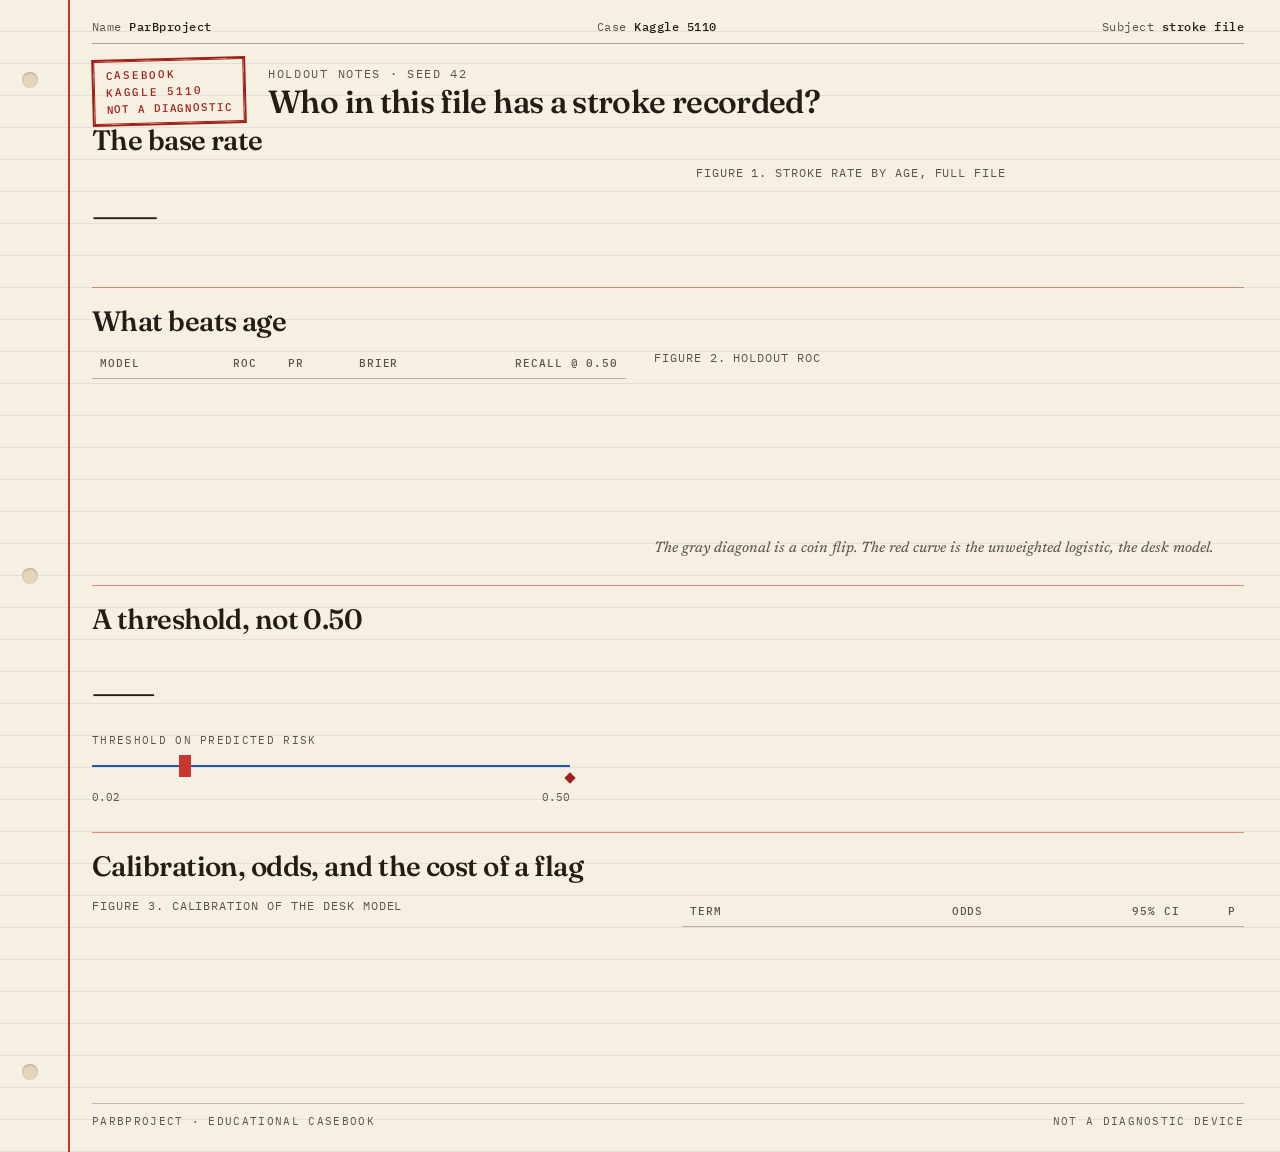
==== casebook/index.html @ 121a8aa3 "Publish the stroke casebook for a data analyst interview Replace the placeholder R report as the fro" ====
<!DOCTYPE html>
<html lang="en">
<head>
  <meta charset="utf-8">
  <meta name="viewport" content="width=device-width, initial-scale=1">
  <title>Stroke casebook · ParBproject</title>
  <meta name="description" content="Holdout casebook for the Kaggle stroke file. Not a diagnostic device.">
  <link rel="stylesheet" href="casebook.css">
  <script>
    (function () {
      var shot = new URLSearchParams(location.search).get("shot");
      if (shot === "open" || shot === "models" || shot === "point" || shot === "burden") {
        document.documentElement.dataset.shot = shot;
      }
    })();
  </script>
</head>
<body>
  <div class="sheet">
    <div class="holes" aria-hidden="true">
      <span></span><span></span><span></span>
    </div>
    <header class="mast">
      <div class="name-line">
        <span>Name <b>ParBproject</b></span>
        <span>Case <b>Kaggle 5110</b></span>
        <span>Subject <b>stroke file</b></span>
      </div>
      <div class="stamp-row">
        <p class="stamp">
          <span>Casebook</span>
          <span>Kaggle 5110</span>
          <strong>Not a diagnostic</strong>
        </p>
        <div class="question">
          <p class="kicker">Holdout notes · seed 42</p>
          <h1>Who in this file has a stroke recorded?</h1>
        </div>
      </div>
    </header>

    <main>
      <section id="open">
        <h2>The base rate</h2>
        <div class="spread">
          <div>
            <p class="count" id="stroke-count">—</p>
            <p class="count-sub" id="stroke-denom"></p>
            <p class="prose" id="open-lede"></p>
            <p class="margin-note" id="open-method"></p>
          </div>
          <figure>
            <figcaption>Figure 1. Stroke rate by age, full file</figcaption>
            <div id="age-strip" class="age-strip"></div>
            <p class="caption" id="age-note"></p>
          </figure>
        </div>
      </section>

      <section id="models">
        <h2>What beats age</h2>
        <p class="prose" id="model-lede"></p>
        <div class="compare">
          <div>
            <table>
              <caption class="sr">Holdout metrics</caption>
              <thead>
                <tr>
                  <th>Model</th>
                  <th>ROC</th>
                  <th>PR</th>
                  <th>Brier</th>
                  <th>Recall @ 0.50</th>
                </tr>
              </thead>
              <tbody id="model-body"></tbody>
            </table>
            <p class="footnote" id="weighted-note"></p>
          </div>
          <figure>
            <figcaption>Figure 2. Holdout ROC</figcaption>
            <svg id="roc" role="img" aria-label="ROC curves for the holdout models"></svg>
            <div class="legend" id="roc-legend"></div>
            <p class="caption">The gray diagonal is a coin flip. The red curve is the unweighted logistic, the desk model.</p>
          </figure>
        </div>
      </section>

      <section id="point">
        <h2>A threshold, not 0.50</h2>
        <p class="prose" id="point-lede"></p>
        <div class="point-grid">
          <div class="dial">
            <p class="dial-kicker" id="threshold-tag"></p>
            <p class="dial-value" id="threshold-value">—</p>
            <label class="slider-label" for="threshold">Threshold on predicted risk</label>
            <div class="slider-wrap">
              <input id="threshold" type="range" min="0.02" max="0.50" step="0.01" value="0.11">
              <span class="desk-mark" id="desk-mark"></span>
            </div>
            <p class="slider-scale"><span id="scale-min">0.02</span><span>0.50</span></p>
          </div>
          <div class="quad" id="quad" aria-live="polite"></div>
        </div>
        <p class="prose readout" id="point-readout"></p>
      </section>

      <section id="burden">
        <h2>Calibration, odds, and the cost of a flag</h2>
        <p class="tally-kicker" id="tally-kicker"></p>
        <div class="tally" id="tally"></div>
        <div class="burden-grid">
          <figure>
            <figcaption>Figure 3. Calibration of the desk model</figcaption>
            <svg id="calibration" role="img" aria-label="Calibration of unweighted logistic probabilities"></svg>
            <p class="caption" id="cal-note"></p>
          </figure>
          <div>
            <table>
              <caption class="sr">Odds ratios</caption>
              <thead>
                <tr>
                  <th>Term</th>
                  <th>Odds</th>
                  <th>95% CI</th>
                  <th>p</th>
                </tr>
              </thead>
              <tbody id="odds-body"></tbody>
            </table>
            <p class="caption" id="odds-note"></p>
          </div>
        </div>
      </section>
    </main>

    <footer>
      <span>ParBproject · educational casebook</span>
      <span id="footer-note">Not a diagnostic device</span>
    </footer>
    <p class="status" id="status">Opening metrics.json…</p>
  </div>
  <noscript>This page reads casebook/metrics.json. Enable JavaScript, or run python3 -m casebook.analyze and open the JSON.</noscript>
  <script src="casebook.js"></script>
</body>
</html>
---- casebook/casebook.css ----
@font-face {
  font-family: "Fraunces";
  font-style: normal;
  font-weight: 560;
  font-display: swap;
  src: url("fonts/fraunces-normal-560.woff2") format("woff2");
}
@font-face {
  font-family: "Newsreader";
  font-style: normal;
  font-weight: 400 560;
  font-display: swap;
  src: url("fonts/newsreader-normal-400.woff2") format("woff2");
}
@font-face {
  font-family: "Newsreader";
  font-style: italic;
  font-weight: 450;
  font-display: swap;
  src: url("fonts/newsreader-italic-450.woff2") format("woff2");
}
@font-face {
  font-family: "IBM Plex Mono";
  font-style: normal;
  font-weight: 400;
  font-display: swap;
  src: url("fonts/ibm-plex-mono-normal-400.woff2") format("woff2");
}
@font-face {
  font-family: "IBM Plex Mono";
  font-style: normal;
  font-weight: 500;
  font-display: swap;
  src: url("fonts/ibm-plex-mono-normal-500.woff2") format("woff2");
}

:root {
  --paper: #f6f0e2;
  --ink: #241c16;
  --soft: #5e5348;
  --red: #c7372f;
  --stamp: #a11f18;
  --rule: rgba(55, 96, 158, 0.22);
  --blue: #2457a6;
  --serif: "Newsreader", "Iowan Old Style", Palatino, Georgia, serif;
  --display: "Fraunces", "Iowan Old Style", Palatino, Georgia, serif;
  --mono: "IBM Plex Mono", ui-monospace, monospace;
}

* { box-sizing: border-box; }
html, body { margin: 0; }
body {
  background: var(--paper);
  color: var(--ink);
  font-family: var(--serif);
  font-size: 18px;
  line-height: 1.45;
}

.sheet {
  position: relative;
  min-height: 100vh;
  padding: 18px 36px 22px 92px;
  background-color: var(--paper);
  background-image: repeating-linear-gradient(
    to bottom,
    transparent 0,
    transparent 31px,
    var(--rule) 32px
  );
}
.sheet::before {
  content: "";
  position: absolute;
  top: 0;
  bottom: 0;
  left: 68px;
  width: 2px;
  background: var(--red);
}
.holes {
  position: absolute;
  left: 22px;
  top: 72px;
  bottom: 72px;
  width: 18px;
  display: flex;
  flex-direction: column;
  justify-content: space-between;
  pointer-events: none;
}
.holes span {
  width: 16px;
  height: 16px;
  border-radius: 50%;
  background: #e4d5b8;
  box-shadow: inset 0 1px 2px rgba(36, 28, 22, 0.25);
}

.name-line {
  display: flex;
  justify-content: space-between;
  gap: 16px;
  padding-bottom: 8px;
  border-bottom: 1px solid rgba(36, 28, 22, 0.35);
  font-family: var(--mono);
  font-size: 12px;
  letter-spacing: 0.04em;
  color: var(--soft);
}
.name-line b {
  color: var(--ink);
  font-weight: 500;
}

.stamp-row {
  display: flex;
  gap: 22px;
  align-items: center;
  margin-top: 14px;
}
.stamp {
  margin: 0;
  flex: 0 0 auto;
  display: grid;
  gap: 1px;
  padding: 7px 12px 6px;
  border: 2px solid var(--stamp);
  box-shadow: inset 0 0 0 1px var(--stamp);
  color: var(--stamp);
  font-family: var(--mono);
  font-size: 11px;
  font-weight: 500;
  letter-spacing: 0.16em;
  line-height: 1.45;
  text-transform: uppercase;
  transform: rotate(-1.5deg);
}
.stamp strong { font-weight: 500; letter-spacing: 0.08em; }
.kicker {
  margin: 0;
  font-family: var(--mono);
  font-size: 12px;
  letter-spacing: 0.14em;
  text-transform: uppercase;
  color: var(--soft);
}
h1, h2 {
  font-family: var(--display);
  font-weight: 560;
  letter-spacing: -0.02em;
}
h1 {
  margin: 2px 0 0;
  font-size: 32px;
  line-height: 1.05;
}
h2 {
  margin: 0 0 8px;
  font-size: 28px;
  line-height: 1.1;
}

main section + section {
  margin-top: 26px;
  padding-top: 18px;
  border-top: 1px solid rgba(199, 55, 47, 0.55);
}

.spread, .compare, .point-grid, .burden-grid {
  display: grid;
  gap: 28px;
  align-items: start;
}
.spread { grid-template-columns: 1.05fr 1fr; }
.compare { grid-template-columns: 0.95fr 1.05fr; }
.point-grid { grid-template-columns: 0.85fr 1.15fr; align-items: center; }
.burden-grid { grid-template-columns: 1fr 1fr; margin-top: 8px; }

.count {
  margin: 4px 0 0;
  font-family: var(--display);
  font-weight: 560;
  font-size: 92px;
  line-height: 0.86;
  letter-spacing: -0.04em;
}
.count-sub {
  margin: 6px 0 0;
  font-family: var(--mono);
  font-size: 14px;
  letter-spacing: 0.06em;
  text-transform: uppercase;
  color: var(--soft);
}
.prose {
  max-width: 38rem;
  margin: 12px 0 0;
  font-size: 19px;
}
.margin-note {
  max-width: 36rem;
  margin: 14px 0 0;
  padding-left: 12px;
  border-left: 2px solid var(--red);
  font-style: italic;
  font-size: 17px;
  color: var(--ink);
}
.readout { max-width: 52rem; }

figure { margin: 0; }
figcaption, .caption, .footnote, .tally-kicker, .slider-label, .slider-scale, .dial-kicker {
  font-family: var(--mono);
  color: var(--soft);
}
figcaption {
  margin: 0 0 8px;
  font-size: 12px;
  letter-spacing: 0.08em;
  text-transform: uppercase;
}
.caption, .footnote {
  margin: 8px 0 0;
  font-family: var(--serif);
  font-style: italic;
  font-size: 15px;
  line-height: 1.4;
  color: var(--soft);
}
.footnote { max-width: 40rem; }

.age-strip { display: grid; gap: 4px; }
.age-row {
  display: grid;
  grid-template-columns: 58px minmax(0, 1fr) 52px 64px;
  gap: 8px;
  align-items: center;
  min-height: 28px;
}
.age-label, .age-rate, .age-n {
  font-family: var(--mono);
  font-size: 12px;
}
.age-n { color: var(--soft); text-align: right; }
.age-rate { text-align: right; }
.age-track {
  height: 9px;
  background: rgba(36, 28, 22, 0.06);
}
.age-bar {
  display: block;
  height: 100%;
  min-width: 3px;
  background: var(--red);
}

table {
  width: 100%;
  border-collapse: collapse;
  font-family: var(--mono);
  font-size: 13px;
}
th, td {
  padding: 7px 8px 6px 0;
  text-align: right;
  border-bottom: 1px solid rgba(36, 28, 22, 0.16);
  vertical-align: baseline;
}
th:first-child, td:first-child { text-align: left; padding-left: 8px; }
th {
  font-weight: 500;
  font-size: 11px;
  letter-spacing: 0.08em;
  text-transform: uppercase;
  color: var(--soft);
}
tr.desk td { background: rgba(199, 55, 47, 0.06); }
tr.desk td:first-child { box-shadow: inset 3px 0 0 var(--red); }
tr.age-term td { background: rgba(199, 55, 47, 0.06); }
.tag {
  display: inline-block;
  margin-left: 6px;
  font-size: 10px;
  letter-spacing: 0.12em;
  text-transform: uppercase;
  color: var(--stamp);
}
.sr {
  position: absolute;
  width: 1px;
  height: 1px;
  overflow: hidden;
  clip: rect(0 0 0 0);
}

svg { width: 100%; height: auto; display: block; }
svg text {
  font-family: var(--mono);
  font-size: 11px;
  fill: var(--soft);
}
.legend {
  display: flex;
  flex-wrap: wrap;
  gap: 8px 14px;
  margin-top: 6px;
}
.legend span {
  display: inline-flex;
  align-items: center;
  gap: 6px;
  font-family: var(--mono);
  font-size: 11px;
}
.swatch {
  width: 16px;
  height: 0;
  border-top-width: 2px;
  border-top-style: solid;
}

.dial-kicker {
  margin: 0;
  font-size: 11px;
  letter-spacing: 0.14em;
  text-transform: uppercase;
}
.dial-value {
  margin: 0;
  font-family: var(--display);
  font-weight: 560;
  font-size: 88px;
  line-height: 0.88;
  letter-spacing: -0.04em;
}
.slider-label {
  display: block;
  margin-top: 8px;
  font-size: 11px;
  letter-spacing: 0.12em;
  text-transform: uppercase;
}
.slider-wrap { position: relative; margin-top: 4px; }
input[type="range"] {
  -webkit-appearance: none;
  appearance: none;
  width: 100%;
  height: 28px;
  margin: 0;
  background: transparent;
  cursor: pointer;
}
input[type="range"]:focus { outline: none; }
input[type="range"]:focus-visible { outline: 2px solid var(--blue); outline-offset: 2px; }
input[type="range"]::-webkit-slider-runnable-track {
  height: 2px;
  background: var(--blue);
}
input[type="range"]::-webkit-slider-thumb {
  -webkit-appearance: none;
  width: 12px;
  height: 22px;
  margin-top: -10px;
  background: var(--red);
  border: 0;
}
input[type="range"]::-moz-range-track {
  height: 2px;
  background: var(--blue);
  border: 0;
}
input[type="range"]::-moz-range-thumb {
  width: 12px;
  height: 22px;
  background: var(--red);
  border: 0;
  border-radius: 0;
}
.desk-mark {
  position: absolute;
  top: 22px;
  width: 8px;
  height: 8px;
  margin-left: -4px;
  background: var(--stamp);
  transform: rotate(45deg);
  pointer-events: none;
}
.slider-scale {
  display: flex;
  justify-content: space-between;
  margin: 0;
  font-size: 11px;
}

.quad, .tally {
  display: grid;
  grid-template-columns: 1fr 1fr;
  gap: 12px 18px;
}
.tally { grid-template-columns: repeat(4, 1fr); margin-top: 6px; }
.quad div, .tally div {
  border-top: 1px solid rgba(36, 28, 22, 0.28);
  padding-top: 6px;
}
.quad span, .tally span {
  display: block;
  font-family: var(--mono);
  font-size: 11px;
  letter-spacing: 0.1em;
  text-transform: uppercase;
  color: var(--soft);
}
.quad strong, .tally strong {
  display: block;
  margin-top: 2px;
  font-family: var(--display);
  font-weight: 560;
  font-size: 40px;
  line-height: 1;
  letter-spacing: -0.03em;
}
.tally strong { font-size: 36px; }
.tally-kicker {
  margin: 0;
  font-size: 12px;
  letter-spacing: 0.08em;
  text-transform: uppercase;
}

footer {
  display: flex;
  justify-content: space-between;
  gap: 12px;
  margin-top: 22px;
  padding-top: 10px;
  border-top: 1px solid rgba(36, 28, 22, 0.25);
  font-family: var(--mono);
  font-size: 11px;
  letter-spacing: 0.12em;
  text-transform: uppercase;
  color: var(--soft);
}
.status { display: none; margin: 8px 0 0; font-family: var(--mono); font-size: 12px; }
.status.show { display: block; }

html[data-shot] footer,
html[data-shot] .status { display: none; }
html[data-shot="open"] main > :not(#open),
html[data-shot="models"] main > :not(#models),
html[data-shot="point"] main > :not(#point),
html[data-shot="burden"] main > :not(#burden) {
  display: none !important;
}
html[data-shot] main section {
  margin-top: 10px;
  padding-top: 0;
  border-top: 0;
}
html[data-shot="models"] .question,
html[data-shot="point"] .question,
html[data-shot="burden"] .question {
  display: none;
}
html[data-shot] .sheet { min-height: 100vh; }
html[data-shot="models"] .prose { margin-top: 0; margin-bottom: 8px; }
html[data-shot="burden"] h2 { margin-bottom: 4px; }

@media (max-width: 900px) {
  .sheet { padding: 16px 16px 20px 64px; }
  .sheet::before { left: 46px; }
  .holes { left: 12px; }
  .spread, .compare, .point-grid, .burden-grid, .tally, .name-line {
    grid-template-columns: 1fr;
    display: grid;
  }
  .name-line { display: flex; flex-wrap: wrap; }
  .count { font-size: 72px; }
  .dial-value { font-size: 72px; }
  .quad strong, .tally strong { font-size: 32px; }
  h1 { font-size: 26px; }
}
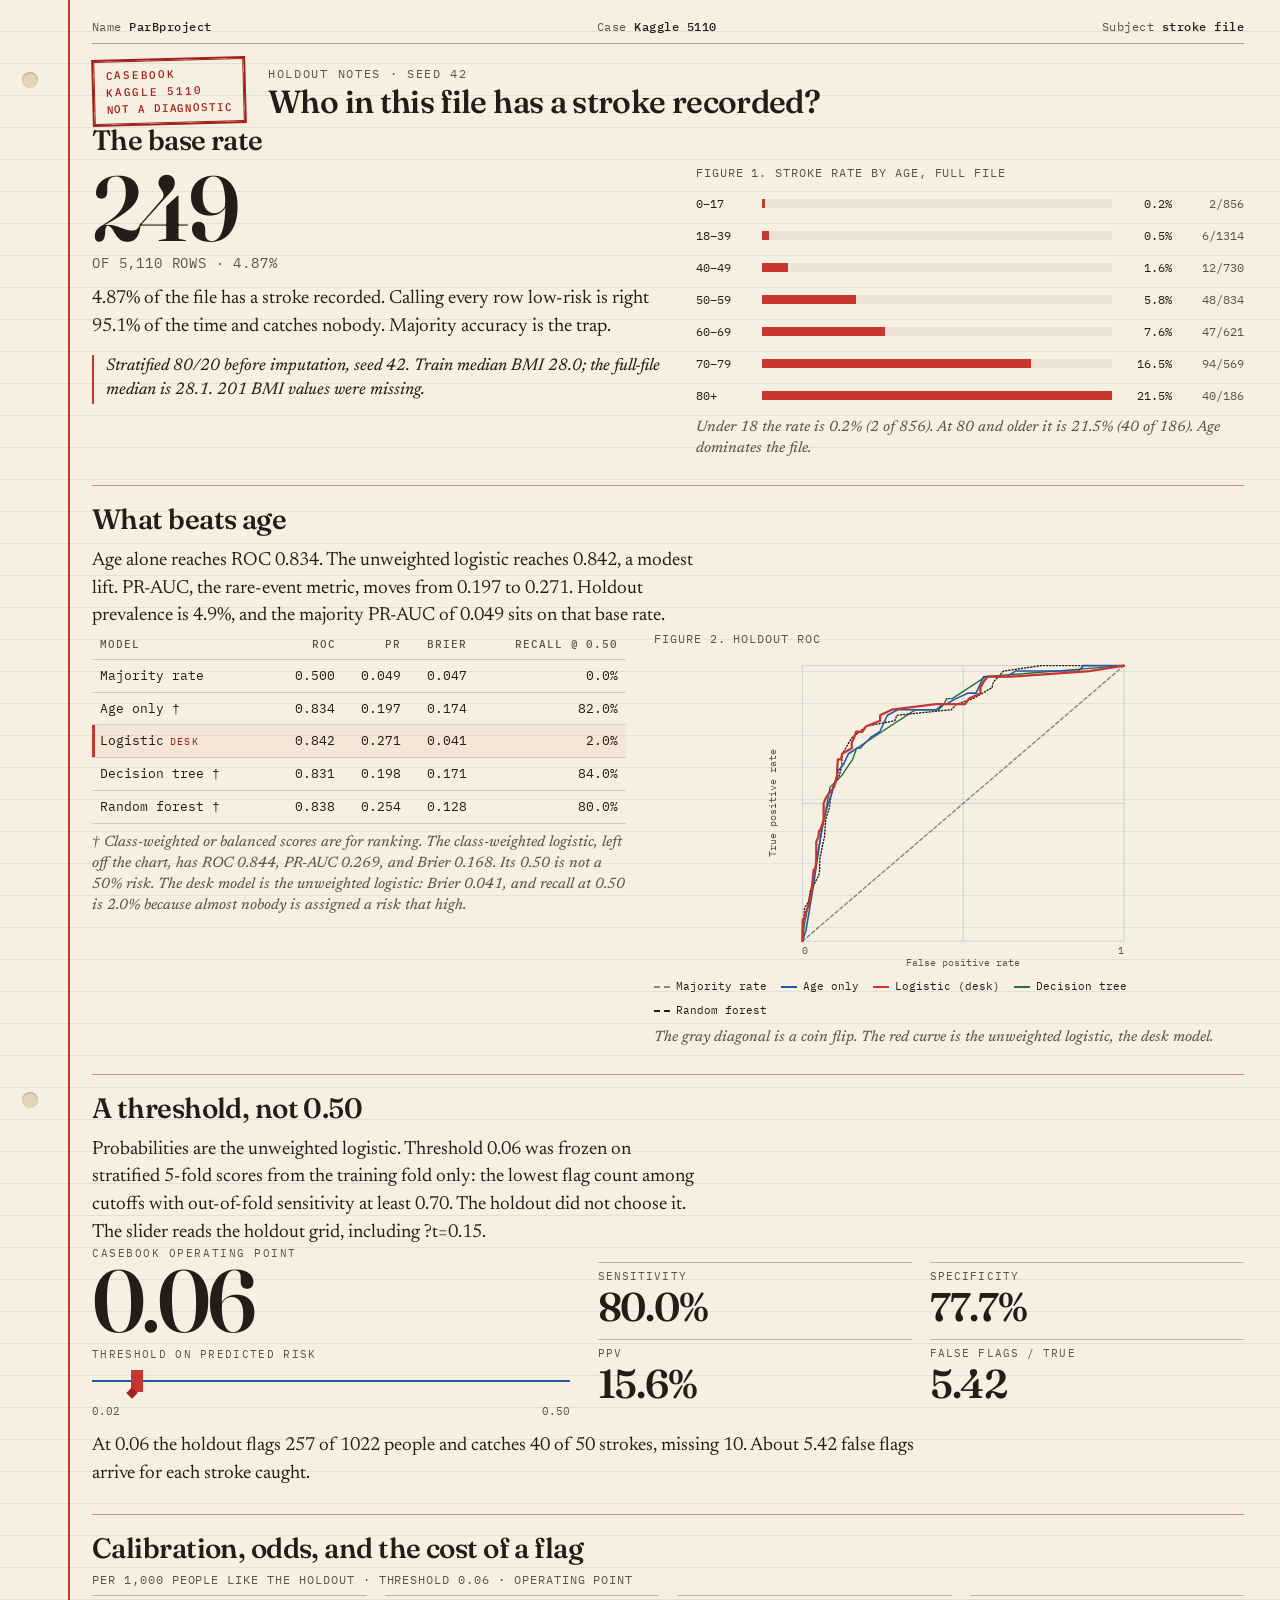
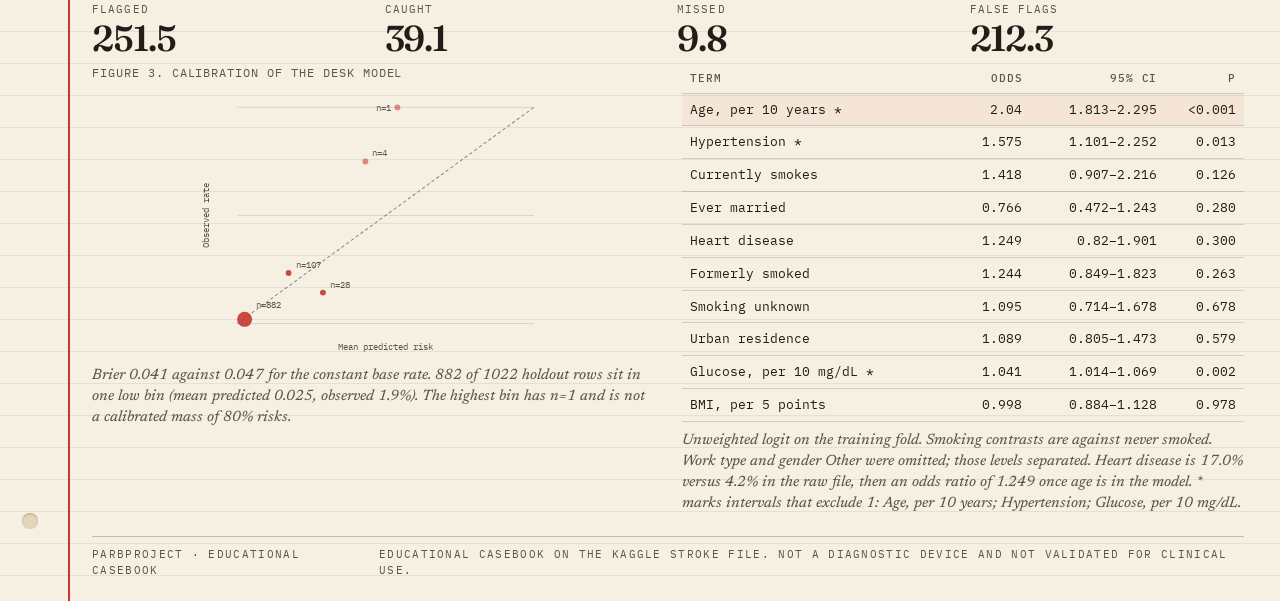
==== commit a3b4eada: "Freeze the operating threshold on training out-of-fold scores. The 0.70-sensitivity rule was applied" ====
--- a/casebook/index.html
+++ b/casebook/index.html
@@ -95,7 +95,7 @@
             <p class="dial-value" id="threshold-value">—</p>
             <label class="slider-label" for="threshold">Threshold on predicted risk</label>
             <div class="slider-wrap">
-              <input id="threshold" type="range" min="0.02" max="0.50" step="0.01" value="0.11">
+              <input id="threshold" type="range" min="0.02" max="0.50" step="0.01" value="0.06">
               <span class="desk-mark" id="desk-mark"></span>
             </div>
             <p class="slider-scale"><span id="scale-min">0.02</span><span>0.50</span></p>
--- a/casebook/casebook.css
+++ b/casebook/casebook.css
@@ -268,16 +268,23 @@
   vertical-align: baseline;
 }
 th:first-child, td:first-child { text-align: left; padding-left: 8px; }
-th {
+thead th {
   font-weight: 500;
   font-size: 11px;
   letter-spacing: 0.08em;
   text-transform: uppercase;
   color: var(--soft);
 }
-tr.desk td { background: rgba(199, 55, 47, 0.06); }
-tr.desk td:first-child { box-shadow: inset 3px 0 0 var(--red); }
-tr.age-term td { background: rgba(199, 55, 47, 0.06); }
+tbody th {
+  font-weight: 400;
+  font-size: 13px;
+  letter-spacing: 0;
+  text-transform: none;
+  color: var(--ink);
+}
+tr.desk th, tr.desk td,
+tr.age-term th, tr.age-term td { background: rgba(199, 55, 47, 0.06); }
+tr.desk th:first-child { box-shadow: inset 3px 0 0 var(--red); }
 .tag {
   display: inline-block;
   margin-left: 6px;
@@ -295,6 +302,8 @@
 }
 
 svg { width: 100%; height: auto; display: block; }
+#roc { max-height: 318px; }
+#calibration { max-height: 268px; }
 svg text {
   font-family: var(--mono);
   font-size: 11px;
@@ -463,7 +472,29 @@
 html[data-shot="burden"] .question {
   display: none;
 }
-html[data-shot] .sheet { min-height: 100vh; }
+html[data-shot] .sheet {
+  min-height: 100vh;
+  padding-bottom: 52px;
+}
+html[data-shot] .sheet::after {
+  content: "ParBproject  ·  not a diagnostic device  ·  seed 42";
+  position: absolute;
+  left: 92px;
+  right: 36px;
+  bottom: 16px;
+  padding-top: 8px;
+  border-top: 1px solid rgba(36, 28, 22, 0.22);
+  font-family: var(--mono);
+  font-size: 11px;
+  letter-spacing: 0.14em;
+  text-transform: uppercase;
+  color: var(--soft);
+}
+html[data-shot="open"] h2 { font-size: 34px; margin-bottom: 14px; }
+html[data-shot="open"] .count { font-size: 112px; }
+html[data-shot="open"] .prose { font-size: 21px; }
+html[data-shot="open"] .age-row { min-height: 34px; }
+html[data-shot="open"] .spread { margin-top: 8px; }
 html[data-shot="models"] .prose { margin-top: 0; margin-bottom: 8px; }
 html[data-shot="burden"] h2 { margin-bottom: 4px; }
 
